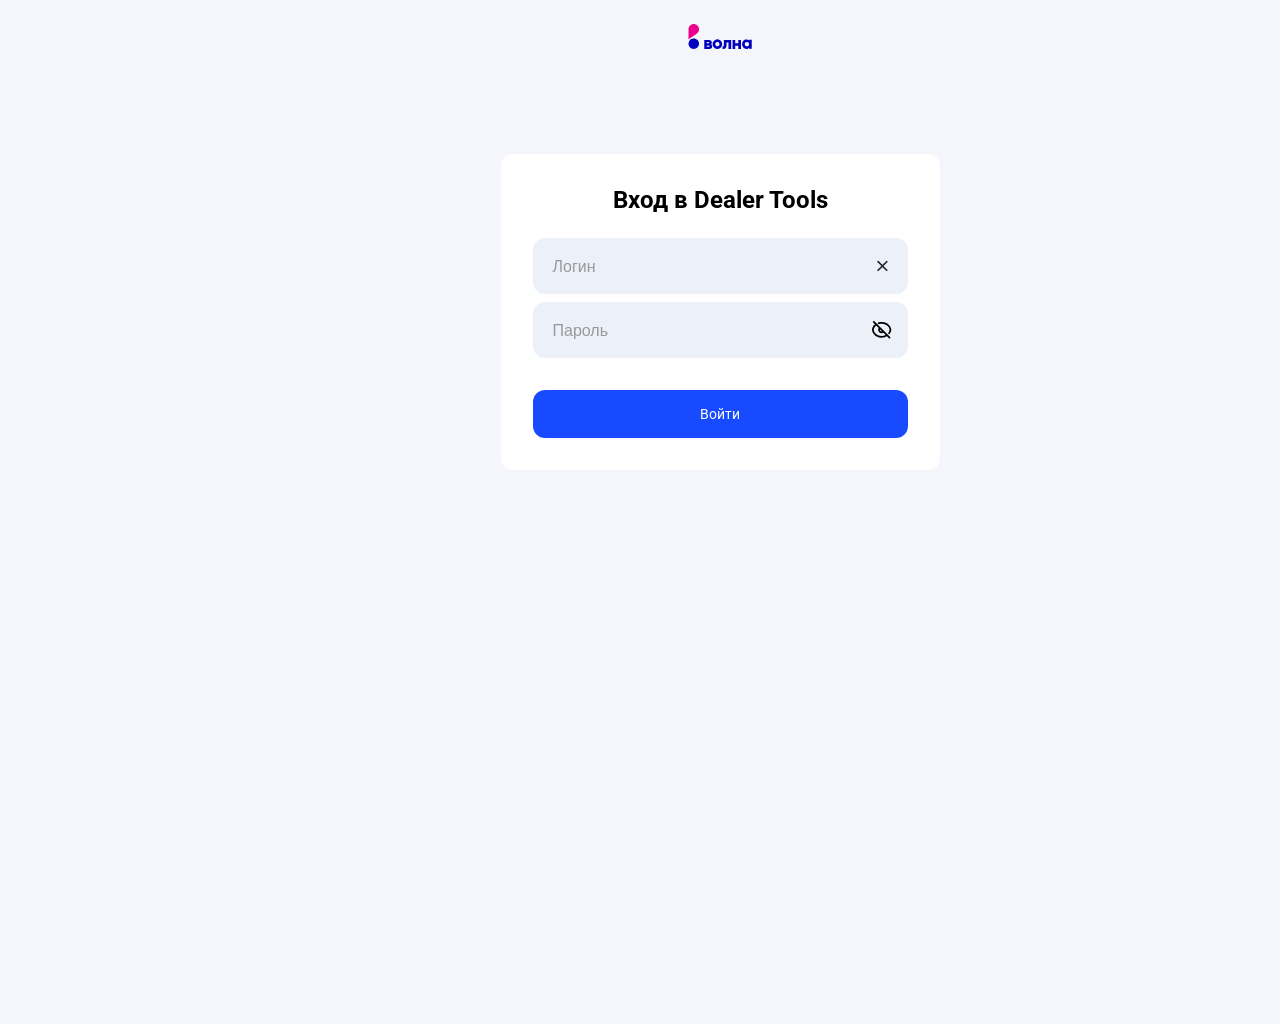
==== волна вход/index2.html @ b410c904 "Add files via upload" ====
<!DOCTYPE html>
<html lang="ru">
<head>
    <meta charset="UTF-8">
    <meta name="viewport" content="width=device-width, initial-scale=1.0">
    <title>Форма авторизации</title>
    <link rel="stylesheet" href="style2.css">
</head>
<body>
    <div class="volna">
    <svg width="81" height="32" viewBox="0 0 82 41" fill="none" xmlns="http://www.w3.org/2000/svg">
        <path d="M72.0825 25.8558C72.0647 26.2309 72.1231 26.6056 72.2542 26.9574C72.3852 27.3092 72.5862 27.6309 72.845 27.9029C73.3887 28.3941 74.0953 28.6661 74.8281 28.6661C75.5608 28.6661 76.2674 28.3941 76.8111 27.9029C77.2975 27.3317 77.5645 26.606 77.5645 25.8558C77.5645 25.1057 77.2975 24.38 76.8111 23.8088C76.2659 23.3208 75.5598 23.0509 74.8281 23.0509C74.0963 23.0509 73.3902 23.3208 72.845 23.8088C72.5862 24.0808 72.3852 24.4024 72.2542 24.7543C72.1231 25.1061 72.0647 25.4808 72.0825 25.8558ZM77.5685 21.1784V20.0935H81.028V31.6182H77.5685V30.5333C77.1397 31.0121 76.6079 31.3875 76.0132 31.6313C75.4184 31.875 74.7761 31.9808 74.1346 31.9406C73.3977 31.9465 72.6683 31.7931 71.9961 31.4911C71.324 31.189 70.725 30.7453 70.2402 30.1904C69.2009 28.9904 68.6289 27.4561 68.6289 25.8686C68.6289 24.2812 69.2009 22.7469 70.2402 21.5469C70.7226 20.9873 71.3206 20.5388 71.9928 20.2323C72.6651 19.9257 73.3958 19.7684 74.1346 19.7711C74.776 19.732 75.4179 19.8383 76.0125 20.082C76.6071 20.3257 77.139 20.7005 77.5685 21.1784Z" fill="#0000BE"/>
        <path d="M63.8041 24.5745V20.4242H67.2584V31.9489H63.8041V27.7986H59.884V31.9489H56.4297V20.4242H59.884V24.5745H63.8041Z" fill="#0000BE"/>
        <path d="M45.2843 20.3499H54.6853V31.8746H51.2309V23.6865H48.7387V27.1204C48.7387 28.8706 48.3054 30.1534 47.4388 30.9688C46.5688 31.7825 45.2997 32.0896 43.6211 31.89V28.6659C43.8268 28.7536 44.054 28.778 44.2736 28.7361C44.4933 28.6942 44.6955 28.5878 44.8544 28.4305C45.1823 27.9894 45.3355 27.4425 45.2843 26.8952V20.3499Z" fill="#0000BE"/>
        <path d="M34.3736 25.7927C34.3599 26.1537 34.42 26.5138 34.5503 26.8508C34.6805 27.1878 34.8781 27.4947 35.131 27.7527C35.6392 28.2415 36.3169 28.5145 37.022 28.5145C37.7271 28.5145 38.4048 28.2415 38.9129 27.7527C39.4031 27.2176 39.675 26.5183 39.675 25.7927C39.675 25.067 39.4031 24.3677 38.9129 23.8327C38.4035 23.3462 37.7263 23.0748 37.022 23.0748C36.3177 23.0748 35.6404 23.3462 35.131 23.8327C34.8781 24.0907 34.6805 24.3976 34.5503 24.7346C34.42 25.0716 34.3599 25.4316 34.3736 25.7927ZM41.354 30.1273C40.3542 31.1377 39.0347 31.77 37.6208 31.9163C36.2068 32.0626 34.7859 31.7139 33.6004 30.9295C32.4148 30.1452 31.5381 28.9739 31.1197 27.6153C30.7013 26.2568 30.7672 24.7952 31.3061 23.4798C31.845 22.1644 32.8235 21.0767 34.0748 20.4022C35.3261 19.7276 36.7726 19.5081 38.1677 19.781C39.5628 20.0539 40.8199 20.8023 41.7248 21.8986C42.6297 22.9949 43.1263 24.3712 43.1298 25.7927C43.1466 26.5983 42.9976 27.3988 42.6922 28.1444C42.3867 28.8901 41.9312 29.565 41.354 30.1273Z" fill="#0000BE"/>
        <path d="M23.4428 29.0854H26.0016C26.6771 29.0854 27.0251 28.7988 27.0251 28.2308C27.0251 27.6627 26.6874 27.4222 26.0016 27.4222H23.4428V29.0854ZM25.6127 23.1849H23.4428V24.7969H25.6127C26.295 24.7969 26.6362 24.5359 26.6362 24.0139C26.6362 23.4919 26.295 23.2156 25.6127 23.1849ZM28.8163 26.0405C29.298 26.278 29.6999 26.6511 29.9726 27.1138C30.2453 27.5765 30.377 28.1088 30.3515 28.6453C30.3712 29.0957 30.2895 29.5447 30.1123 29.9593C29.9352 30.3738 29.6671 30.7433 29.328 31.0403C28.5108 31.6841 27.4852 32.0047 26.4468 31.941H20.2188V20.4367H25.9811C27.0192 20.376 28.0437 20.6963 28.8623 21.3374C29.2014 21.6345 29.4695 22.0039 29.6466 22.4185C29.8238 22.833 29.9055 23.2821 29.8858 23.7324C29.9107 24.1794 29.8252 24.6256 29.6369 25.0316C29.4486 25.4377 29.1632 25.7912 28.806 26.0609" fill="#0000BE"/>
        <path d="M6.75507 8.8952e-09C4.96525 0.00135541 3.24915 0.712952 1.98356 1.97854C0.717973 3.24413 0.00636029 4.96025 0.00500488 6.75006V19.6668C0.00500488 19.6668 10.3015 12.7427 11.5195 11.5196C12.4643 10.5769 13.1082 9.37506 13.3697 8.06623C13.6311 6.7574 13.4984 5.40042 12.9883 4.16706C12.4782 2.9337 11.6136 1.8794 10.504 1.13762C9.39447 0.395842 8.08976 -6.85215e-05 6.75507 8.8952e-09Z" fill="#EB008C"/>
        <path d="M13.5001 25.1938C13.5011 26.5292 13.106 27.835 12.3647 28.9458C11.6233 30.0567 10.5692 30.9226 9.33556 31.4341C8.10194 31.9457 6.7443 32.0798 5.43444 31.8195C4.12458 31.5592 2.92136 30.9162 1.97704 29.9719C1.03272 29.0276 0.389743 27.8244 0.129454 26.5145C-0.130836 25.2046 0.0032709 23.847 0.514801 22.6134C1.02633 21.3798 1.89229 20.3256 3.00311 19.5843C4.11394 18.843 5.4197 18.4478 6.75517 18.4488C8.54362 18.4502 10.2584 19.1612 11.5231 20.4259C12.7877 21.6905 13.4988 23.4053 13.5001 25.1938Z" fill="#0000BE"/>
        </svg>
    </div>     
    <div class="form-container">
        <h4>Вход в Dealer Tools</h4>
        
        <form action="#" method="POST">
            <div class="form-group">
                <div class="form-wrapper1">
                <input type="text" placeholder=" " id="login">
    <label for="login">Логин</label>
                <svg width="11" height="11" viewBox="0 0 11 11" fill="none" xmlns="http://www.w3.org/2000/svg">
<path fill-rule="evenodd" clip-rule="evenodd" d="M5.4299 6.63205L9.65778 10.8599L10.8599 9.65785L6.63198 5.42997L10.8599 1.2021L9.65777 1.46961e-05L5.4299 4.22789L1.202 -5.44185e-06L-7.71325e-05 1.20208L4.22782 5.42997L-8.58164e-05 9.65788L1.202 10.86L5.4299 6.63205Z" fill="#282D3C"/>
</svg>
</div>
            </div>
             <div class="input-group">
                <div class="form-wrapper2">
                        <input type="text" placeholder=" " id="login">
    <label for="login">Пароль</label>
                        <svg width="19" height="17" viewBox="0 0 19 17" fill="none" xmlns="http://www.w3.org/2000/svg">
                            <path fill-rule="evenodd" clip-rule="evenodd" d="M1.07741 0.244078C1.40285 -0.0813592 1.93049 -0.0813592 2.25592 0.244078L17.2559 15.2441C17.5814 15.5695 17.5814 16.0972 17.2559 16.4226C16.9305 16.748 16.4028 16.748 16.0774 16.4226L14.1955 14.5406C12.8565 15.323 11.1845 15.8333 9.16667 15.8333C6.01051 15.8333 3.71422 14.5857 2.21223 13.026C0.743383 11.5006 0 9.63606 0 8.33333C0 6.89869 0.905922 4.7402 2.76704 3.11222L1.07741 1.42259C0.751974 1.09715 0.751974 0.569515 1.07741 0.244078ZM3.94858 4.29376C2.34229 5.65397 1.66667 7.42643 1.66667 8.33333C1.66667 9.11394 2.17328 10.5827 3.41277 11.8699C4.61912 13.1226 6.48949 14.1667 9.16667 14.1667C10.6889 14.1667 11.9462 13.8294 12.9673 13.3125L10.8598 11.205C10.3636 11.4981 9.78443 11.6667 9.16659 11.6667C7.32564 11.6667 5.83326 10.1743 5.83326 8.33333C5.83326 7.71549 6.00185 7.13631 6.29492 6.6401L3.94858 4.29376ZM7.55626 7.90144C7.51949 8.03911 7.49992 8.18386 7.49992 8.33333C7.49992 9.25381 8.24612 10 9.16659 10C9.31607 10 9.46081 9.98044 9.59849 9.94366L7.55626 7.90144ZM9.16667 2.5C8.32154 2.5 7.56049 2.60398 6.8782 2.7831C6.74985 2.8168 6.6242 2.85318 6.50121 2.89206C6.06238 3.0308 5.59417 2.78753 5.45543 2.34871C5.31669 1.90988 5.55996 1.44167 5.99879 1.30293C6.148 1.25576 6.30006 1.21174 6.45498 1.17107C7.27997 0.954476 8.18349 0.833333 9.16667 0.833333C12.3228 0.833333 14.6191 2.08096 16.1211 3.64072C17.59 5.16606 18.3333 7.0306 18.3333 8.33333C18.3333 9.2924 17.9314 10.5331 17.1719 11.7036C17.072 11.8577 16.9653 12.0114 16.8517 12.164C16.5771 12.5333 16.055 12.61 15.6857 12.3353C15.3165 12.0606 15.2398 11.5386 15.5145 11.1693C15.6066 11.0454 15.693 10.9209 15.7738 10.7964C16.4104 9.8153 16.6667 8.88604 16.6667 8.33333C16.6667 7.55273 16.1601 6.08394 14.9206 4.79678C13.7142 3.54404 11.8438 2.5 9.16667 2.5Z" fill="black"/>
                            </svg>
                    
             </div>
            </div>
            <div class="button-container">
                <button type="submit">Войти</button>
            </div>
        </form>
        
    </div>
---- волна вход/style2.css ----
@import url('https://fonts.googleapis.com/css2?family=Roboto:ital,wght@0,100..900;1,100..900&display=swap');
        body {
            width: 1440px;
            height: 1024px;
            margin: 0;
            padding: 0;
            display: flex;
            justify-content: center;
            align-items: center;
            font-family: Arial, sans-serif;
            background-color: #F4F6FB;
        }
        .form-container {
            width: 439px;
            height: 316px;
            background: white;
            border-radius: 12px;
            box-sizing: border-box;
            display: flex;
            flex-direction: column;
            padding: 32px;
            transform: translate(0px, -200px)
        }
        h4 {
            text-align: center;
            margin-top: 0;
            margin-bottom: 24px;
            font-size: 24px;
            font-family: "Roboto", sans-serif;
        }
        form {
            flex: 1;
            display: flex;
            flex-direction: column;
            align-items: center;
        }
        .form-group {
            margin-bottom: 8px; 
            width: 375px;
        }
        label {
            display: block;
            margin-bottom: 5px;
            font-weight: 500;
            color: #333;
        }
        input {
            width: 375px;
            height: 56px;
            padding: 24px;
            border: none;
            border-radius: 12px;
            font-size: 14px;
            box-sizing: border-box;
            display: block;
            background-color: #ECF0F8;
            font-family: "Roboto", sans-serif;
        }
         .form-wrapper1 input:focus + label {
        top: 8px;
        font-size: 12px;
    }
        .button-container {
            margin-top: 32px;
            text-align: center;
        }
        button {
            width: 375px;
            height: 48px;
            padding: 10px 20px;
            background-color: #184BFF;
            color: white;
            border: none;
            border-radius: 12px;
            font-size: 14px;
            cursor: pointer;
            display: inline-block;
            
            
            font-family: "Roboto", sans-serif;
        }
            .form-wrapper1 {
        position: relative;
        width: 100%;
    }

    .form-wrapper1 input {
        padding-right: 50px;
    }
    .form-wrapper1 svg {
        position: absolute;
            right: 20px;
            top: 50%;
            transform: translateY(-50%);
            width: 11px;
            height: 11px;
            pointer-events: none;
            transition: stroke 0.2s, fill 0.2s;
    }
    .form-wrapper2 {
        position: relative;
        width: 100%;
    }

    .form-wrapper2 input {
        padding-right: 50px;
        
    }
    .form-wrapper2 svg {
        position: absolute;
            right: 16px;
            top: 50%;
            transform: translateY(-50%);
            width: 20px;
            height: 20px;
            pointer-events: none;
            transition: stroke 0.2s, fill 0.2s;
    }
    .volna {
   position: absolute;
     transform: translate(0px, -500px);
     margin-top: 60px;
    }
 
    .form-wrapper1 input:focus + label {
        top: 8px;
        font-size: 12px;
    }
    .form-wrapper1 label {
        position: absolute;
        left: 20px;
        top: 40%;
        transform: translateY(-10%);
        color: #999;
        font-size: 16px;
        pointer-events: none;
        transition: all 0.3s;
    }
      .form-wrapper2 input:focus + label {
        top: 8px;
        font-size: 12px;
    }
    .form-wrapper2 label {
        position: absolute;
        left: 20px;
        top: 40%;
        transform: translateY(-10%);
        color: #999;
        font-size: 16px;
        pointer-events: none;
        transition: all 0.3s;
    }
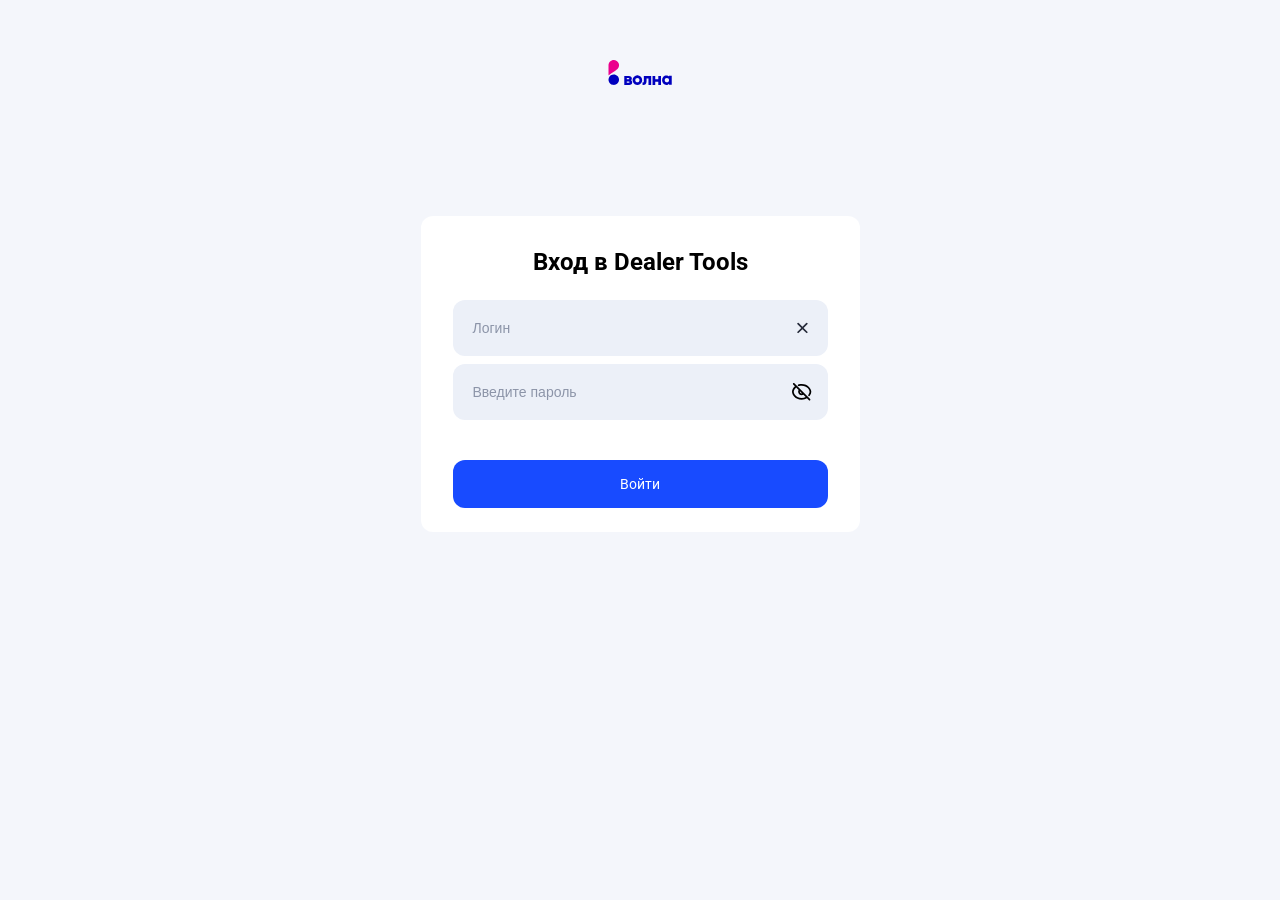
==== commit b46c3914: "Add files via upload" ====
--- a/волна вход/index2.html
+++ b/волна вход/index2.html
@@ -5,8 +5,10 @@
     <meta name="viewport" content="width=device-width, initial-scale=1.0">
     <title>Форма авторизации</title>
     <link rel="stylesheet" href="style2.css">
+    <link rel="stylesheet" href="allstyle.css">
 </head>
 <body>
+ <div class="content-wrapper">
     <div class="volna">
     <svg width="81" height="32" viewBox="0 0 82 41" fill="none" xmlns="http://www.w3.org/2000/svg">
         <path d="M72.0825 25.8558C72.0647 26.2309 72.1231 26.6056 72.2542 26.9574C72.3852 27.3092 72.5862 27.6309 72.845 27.9029C73.3887 28.3941 74.0953 28.6661 74.8281 28.6661C75.5608 28.6661 76.2674 28.3941 76.8111 27.9029C77.2975 27.3317 77.5645 26.606 77.5645 25.8558C77.5645 25.1057 77.2975 24.38 76.8111 23.8088C76.2659 23.3208 75.5598 23.0509 74.8281 23.0509C74.0963 23.0509 73.3902 23.3208 72.845 23.8088C72.5862 24.0808 72.3852 24.4024 72.2542 24.7543C72.1231 25.1061 72.0647 25.4808 72.0825 25.8558ZM77.5685 21.1784V20.0935H81.028V31.6182H77.5685V30.5333C77.1397 31.0121 76.6079 31.3875 76.0132 31.6313C75.4184 31.875 74.7761 31.9808 74.1346 31.9406C73.3977 31.9465 72.6683 31.7931 71.9961 31.4911C71.324 31.189 70.725 30.7453 70.2402 30.1904C69.2009 28.9904 68.6289 27.4561 68.6289 25.8686C68.6289 24.2812 69.2009 22.7469 70.2402 21.5469C70.7226 20.9873 71.3206 20.5388 71.9928 20.2323C72.6651 19.9257 73.3958 19.7684 74.1346 19.7711C74.776 19.732 75.4179 19.8383 76.0125 20.082C76.6071 20.3257 77.139 20.7005 77.5685 21.1784Z" fill="#0000BE"/>
@@ -20,12 +22,11 @@
     </div>     
     <div class="form-container">
         <h4>Вход в Dealer Tools</h4>
-        
         <form action="#" method="POST">
             <div class="form-group">
                 <div class="form-wrapper1">
-                <input type="text" placeholder=" " id="login">
-    <label for="login">Логин</label>
+                <input type="text" id="login">
+                <label for="login">Логин</label>
                 <svg width="11" height="11" viewBox="0 0 11 11" fill="none" xmlns="http://www.w3.org/2000/svg">
 <path fill-rule="evenodd" clip-rule="evenodd" d="M5.4299 6.63205L9.65778 10.8599L10.8599 9.65785L6.63198 5.42997L10.8599 1.2021L9.65777 1.46961e-05L5.4299 4.22789L1.202 -5.44185e-06L-7.71325e-05 1.20208L4.22782 5.42997L-8.58164e-05 9.65788L1.202 10.86L5.4299 6.63205Z" fill="#282D3C"/>
 </svg>
@@ -33,8 +34,8 @@
             </div>
              <div class="input-group">
                 <div class="form-wrapper2">
-                        <input type="text" placeholder=" " id="login">
-    <label for="login">Пароль</label>
+                    <input type="text" id="login">
+                    <label for="login">Введите пароль</label>
                         <svg width="19" height="17" viewBox="0 0 19 17" fill="none" xmlns="http://www.w3.org/2000/svg">
                             <path fill-rule="evenodd" clip-rule="evenodd" d="M1.07741 0.244078C1.40285 -0.0813592 1.93049 -0.0813592 2.25592 0.244078L17.2559 15.2441C17.5814 15.5695 17.5814 16.0972 17.2559 16.4226C16.9305 16.748 16.4028 16.748 16.0774 16.4226L14.1955 14.5406C12.8565 15.323 11.1845 15.8333 9.16667 15.8333C6.01051 15.8333 3.71422 14.5857 2.21223 13.026C0.743383 11.5006 0 9.63606 0 8.33333C0 6.89869 0.905922 4.7402 2.76704 3.11222L1.07741 1.42259C0.751974 1.09715 0.751974 0.569515 1.07741 0.244078ZM3.94858 4.29376C2.34229 5.65397 1.66667 7.42643 1.66667 8.33333C1.66667 9.11394 2.17328 10.5827 3.41277 11.8699C4.61912 13.1226 6.48949 14.1667 9.16667 14.1667C10.6889 14.1667 11.9462 13.8294 12.9673 13.3125L10.8598 11.205C10.3636 11.4981 9.78443 11.6667 9.16659 11.6667C7.32564 11.6667 5.83326 10.1743 5.83326 8.33333C5.83326 7.71549 6.00185 7.13631 6.29492 6.6401L3.94858 4.29376ZM7.55626 7.90144C7.51949 8.03911 7.49992 8.18386 7.49992 8.33333C7.49992 9.25381 8.24612 10 9.16659 10C9.31607 10 9.46081 9.98044 9.59849 9.94366L7.55626 7.90144ZM9.16667 2.5C8.32154 2.5 7.56049 2.60398 6.8782 2.7831C6.74985 2.8168 6.6242 2.85318 6.50121 2.89206C6.06238 3.0308 5.59417 2.78753 5.45543 2.34871C5.31669 1.90988 5.55996 1.44167 5.99879 1.30293C6.148 1.25576 6.30006 1.21174 6.45498 1.17107C7.27997 0.954476 8.18349 0.833333 9.16667 0.833333C12.3228 0.833333 14.6191 2.08096 16.1211 3.64072C17.59 5.16606 18.3333 7.0306 18.3333 8.33333C18.3333 9.2924 17.9314 10.5331 17.1719 11.7036C17.072 11.8577 16.9653 12.0114 16.8517 12.164C16.5771 12.5333 16.055 12.61 15.6857 12.3353C15.3165 12.0606 15.2398 11.5386 15.5145 11.1693C15.6066 11.0454 15.693 10.9209 15.7738 10.7964C16.4104 9.8153 16.6667 8.88604 16.6667 8.33333C16.6667 7.55273 16.1601 6.08394 14.9206 4.79678C13.7142 3.54404 11.8438 2.5 9.16667 2.5Z" fill="black"/>
                             </svg>
@@ -46,4 +47,5 @@
             </div>
         </form>
         
-    </div>+    </div>
+</div>
--- a/волна вход/style2.css
+++ b/волна вход/style2.css
@@ -1,152 +1,35 @@
-        @import url('https://fonts.googleapis.com/css2?family=Roboto:ital,wght@0,100..900;1,100..900&display=swap');
-        body {
-            width: 1440px;
-            height: 1024px;
-            margin: 0;
-            padding: 0;
-            display: flex;
-            justify-content: center;
-            align-items: center;
-            font-family: Arial, sans-serif;
-            background-color: #F4F6FB;
-        }
-        .form-container {
-            width: 439px;
-            height: 316px;
-            background: white;
-            border-radius: 12px;
-            box-sizing: border-box;
-            display: flex;
-            flex-direction: column;
-            padding: 32px;
-            transform: translate(0px, -200px)
-        }
-        h4 {
-            text-align: center;
-            margin-top: 0;
-            margin-bottom: 24px;
-            font-size: 24px;
-            font-family: "Roboto", sans-serif;
-        }
-        form {
-            flex: 1;
-            display: flex;
-            flex-direction: column;
-            align-items: center;
-        }
-        .form-group {
-            margin-bottom: 8px; 
-            width: 375px;
-        }
-        label {
-            display: block;
-            margin-bottom: 5px;
-            font-weight: 500;
-            color: #333;
-        }
-        input {
-            width: 375px;
-            height: 56px;
-            padding: 24px;
-            border: none;
-            border-radius: 12px;
-            font-size: 14px;
-            box-sizing: border-box;
-            display: block;
-            background-color: #ECF0F8;
-            font-family: "Roboto", sans-serif;
-        }
-         .form-wrapper1 input:focus + label {
-        top: 8px;
-        font-size: 12px;
+.form-container {
+     height: 316px;
+}
+input {
+    border: none;
+    background-color: #ECF0F8;
     }
-        .button-container {
-            margin-top: 32px;
-            text-align: center;
-        }
-        button {
-            width: 375px;
-            height: 48px;
-            padding: 10px 20px;
-            background-color: #184BFF;
-            color: white;
-            border: none;
-            border-radius: 12px;
-            font-size: 14px;
-            cursor: pointer;
-            display: inline-block;
-            
-            
-            font-family: "Roboto", sans-serif;
-        }
-            .form-wrapper1 {
-        position: relative;
-        width: 100%;
+.form-wrapper1 input:focus + label {
+    top: 8px;
+    font-size: 12px;
     }
-
-    .form-wrapper1 input {
-        padding-right: 50px;
+.button-container {
+    margin-top: 32px;
+    }
+button {
+    background-color: #184BFF;
+    color: white;
     }
     .form-wrapper1 svg {
-        position: absolute;
-            right: 20px;
-            top: 50%;
-            transform: translateY(-50%);
-            width: 11px;
-            height: 11px;
-            pointer-events: none;
-            transition: stroke 0.2s, fill 0.2s;
+        right: 20px;
+        width: 11px;
+        height: 11px;
+        top: 50%;
     }
     .form-wrapper2 {
         position: relative;
         width: 100%;
     }
-
-    .form-wrapper2 input {
-        padding-right: 50px;
-        
-    }
     .form-wrapper2 svg {
-        position: absolute;
-            right: 16px;
-            top: 50%;
-            transform: translateY(-50%);
-            width: 20px;
-            height: 20px;
-            pointer-events: none;
-            transition: stroke 0.2s, fill 0.2s;
-    }
-    .volna {
-   position: absolute;
-     transform: translate(0px, -500px);
-     margin-top: 60px;
-    }
- 
-    .form-wrapper1 input:focus + label {
-        top: 8px;
-        font-size: 12px;
-    }
-    .form-wrapper1 label {
-        position: absolute;
-        left: 20px;
-        top: 40%;
-        transform: translateY(-10%);
-        color: #999;
-        font-size: 16px;
-        pointer-events: none;
-        transition: all 0.3s;
-    }
-      .form-wrapper2 input:focus + label {
-        top: 8px;
-        font-size: 12px;
+        right: 16px;
+        top: 50%;
     }
     .form-wrapper2 label {
-        position: absolute;
-        left: 20px;
         top: 40%;
-        transform: translateY(-10%);
-        color: #999;
-        font-size: 16px;
-        pointer-events: none;
-        transition: all 0.3s;
     }
--- a/волна вход/allstyle.css
+++ b/волна вход/allstyle.css
@@ -0,0 +1,117 @@
+@import url('https://fonts.googleapis.com/css2?family=Roboto:ital,wght@0,100..900;1,100..900&display=swap'); 
+        * {
+            margin: 0;
+            padding: 0;
+            box-sizing: border-box;
+        }  
+        body {
+            font-family: Arial, sans-serif;
+            background-color: #F4F6FB;
+            min-height: 100vh;
+            display: flex;
+            justify-content: center;
+            align-items: flex-start;
+        }
+    .content-wrapper {
+            display: flex;
+            flex-direction: column;
+            align-items: center;
+            margin-top: 60px; 
+        }
+    .volna {
+            margin-bottom: 120px; 
+        }
+    .form-container {
+            width: 439px;
+            background: white;
+            border-radius: 12px;
+            box-sizing: border-box;
+            display: flex;
+            flex-direction: column;
+            padding: 32px;
+        }
+    h4 {
+            text-align: center;
+            margin-top: 0;
+            margin-bottom: 24px;
+            font-size: 24px;
+            font-family: "Roboto", sans-serif;
+        }
+    form {
+            flex: 1;
+            display: flex;
+            flex-direction: column;
+            align-items: center;
+        }
+    .form-group {
+            margin-bottom: 8px;
+            width: 375px;
+        }
+    .input-group {
+            width: 375px;
+            margin-bottom: 8px;
+        }
+    input {
+            width: 375px;
+            height: 56px;
+            padding: 24px;
+            border-radius: 12px;
+            font-size: 14px;
+            box-sizing: border-box;
+            display: block;
+            font-family: "Roboto", sans-serif;
+        }
+    .button-container {
+            text-align: center;
+        }
+    button {
+            width: 375px;
+            height: 48px;
+            padding: 10px 20px;
+            border: none;
+            border-radius: 12px;
+            font-size: 14px;
+            cursor: pointer;
+            display: inline-block;
+            font-family: "Roboto", sans-serif;
+        }
+    .form-wrapper, .form-wrapper1 {
+        position: relative;
+        width: 100%;
+        }
+    .form-wrapper input, .form-wrapper1 input, .form-wrapper2 input {
+        padding-right: 50px;
+    }
+    .form-wrapper svg, .form-wrapper1 svg, .form-wrapper2 svg {
+        position: absolute;
+        transform: translateY(-50%);
+        pointer-events: none;
+        transition: stroke 0.2s, fill 0.2s;
+    }
+    .form-wrapper2 svg {
+        width: 20px;
+        height: 20px;
+    }
+   .form-wrapper1 input:focus + label, .form-wrapper2 input:focus + label {
+        top: 8px;
+        font-size: 12px;
+    }
+    .form-wrapper1 label {
+        position: absolute;
+        left: 20px;
+        top: 40%;
+        transform: translateY(-10%);
+        color: #8C94A8;
+        font-size: 14px;
+        pointer-events: none;
+        transition: all 0.3s;
+    }
+  .form-wrapper2 label {
+        position: absolute;
+        left: 20px;
+        transform: translateY(-10%);
+        color: #8C94A8;
+        font-size: 14px;
+        pointer-events: none;
+        transition: all 0.3s;
+    }
